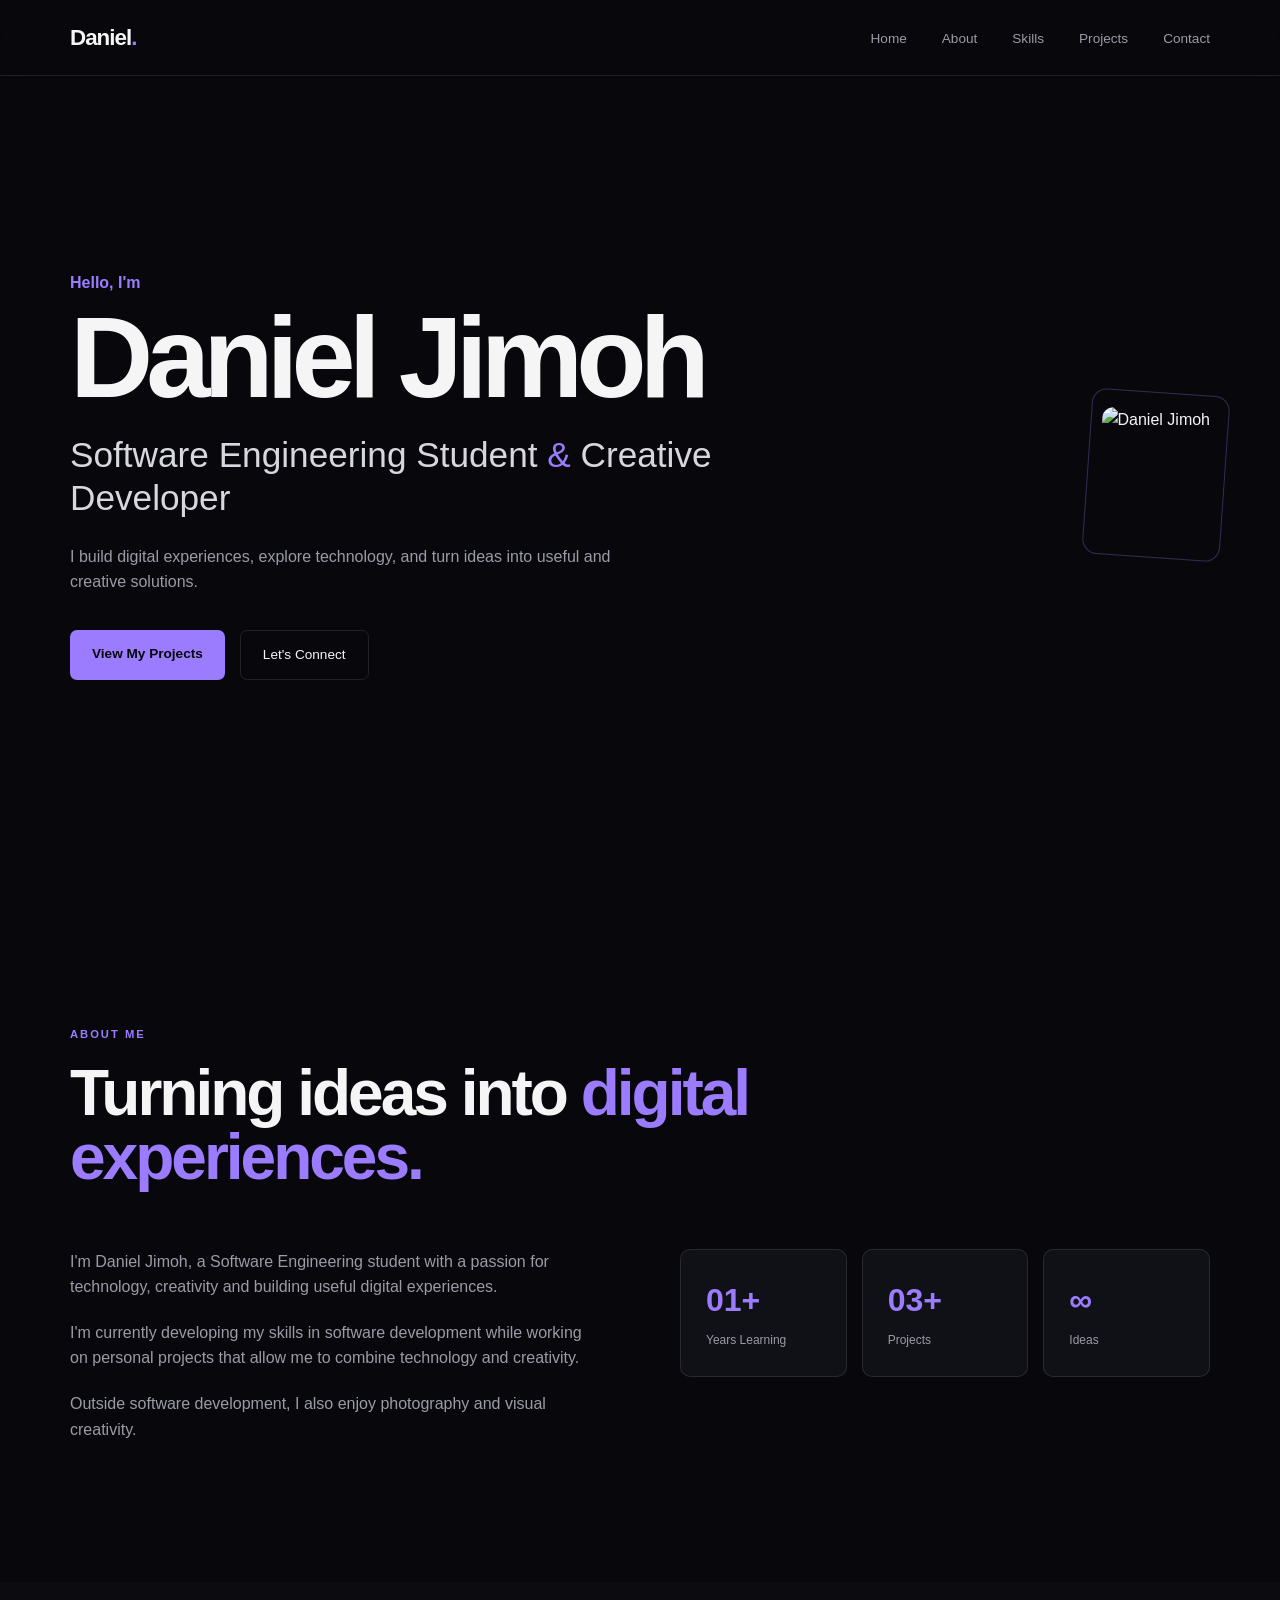
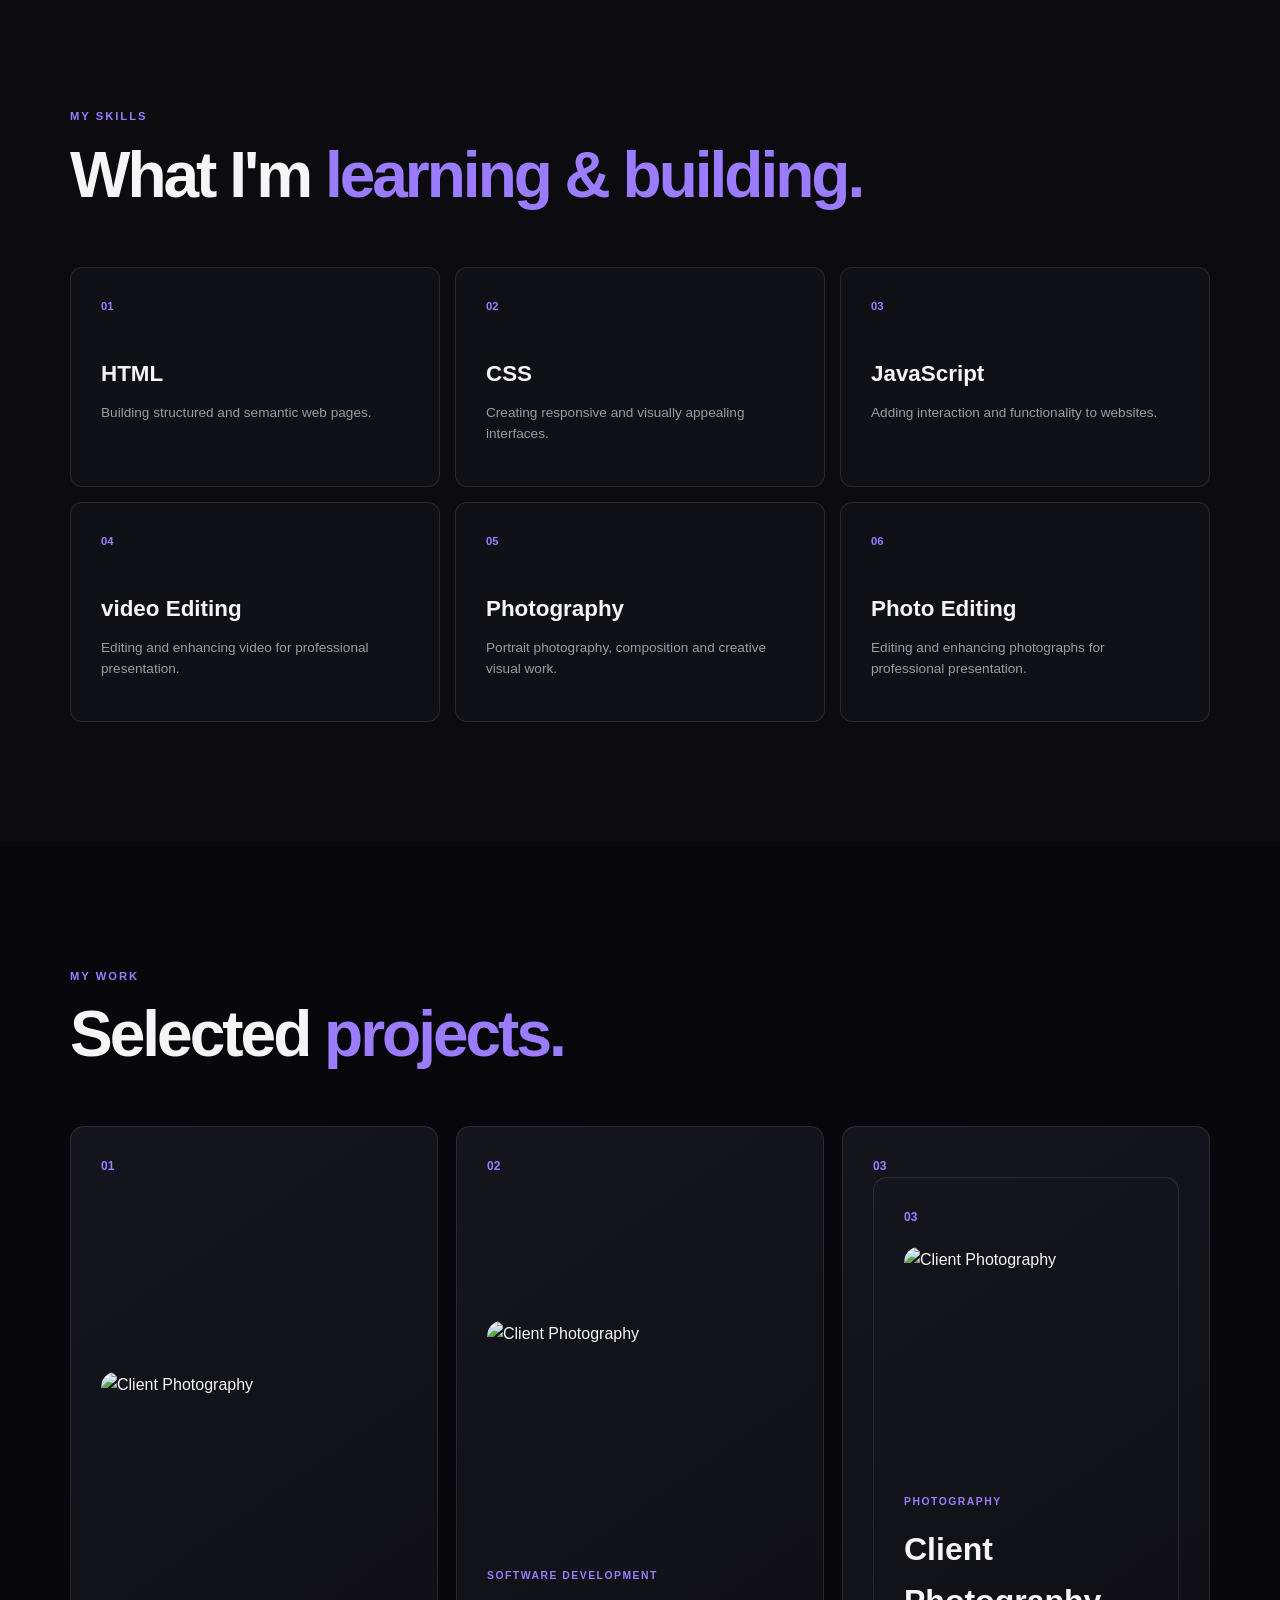
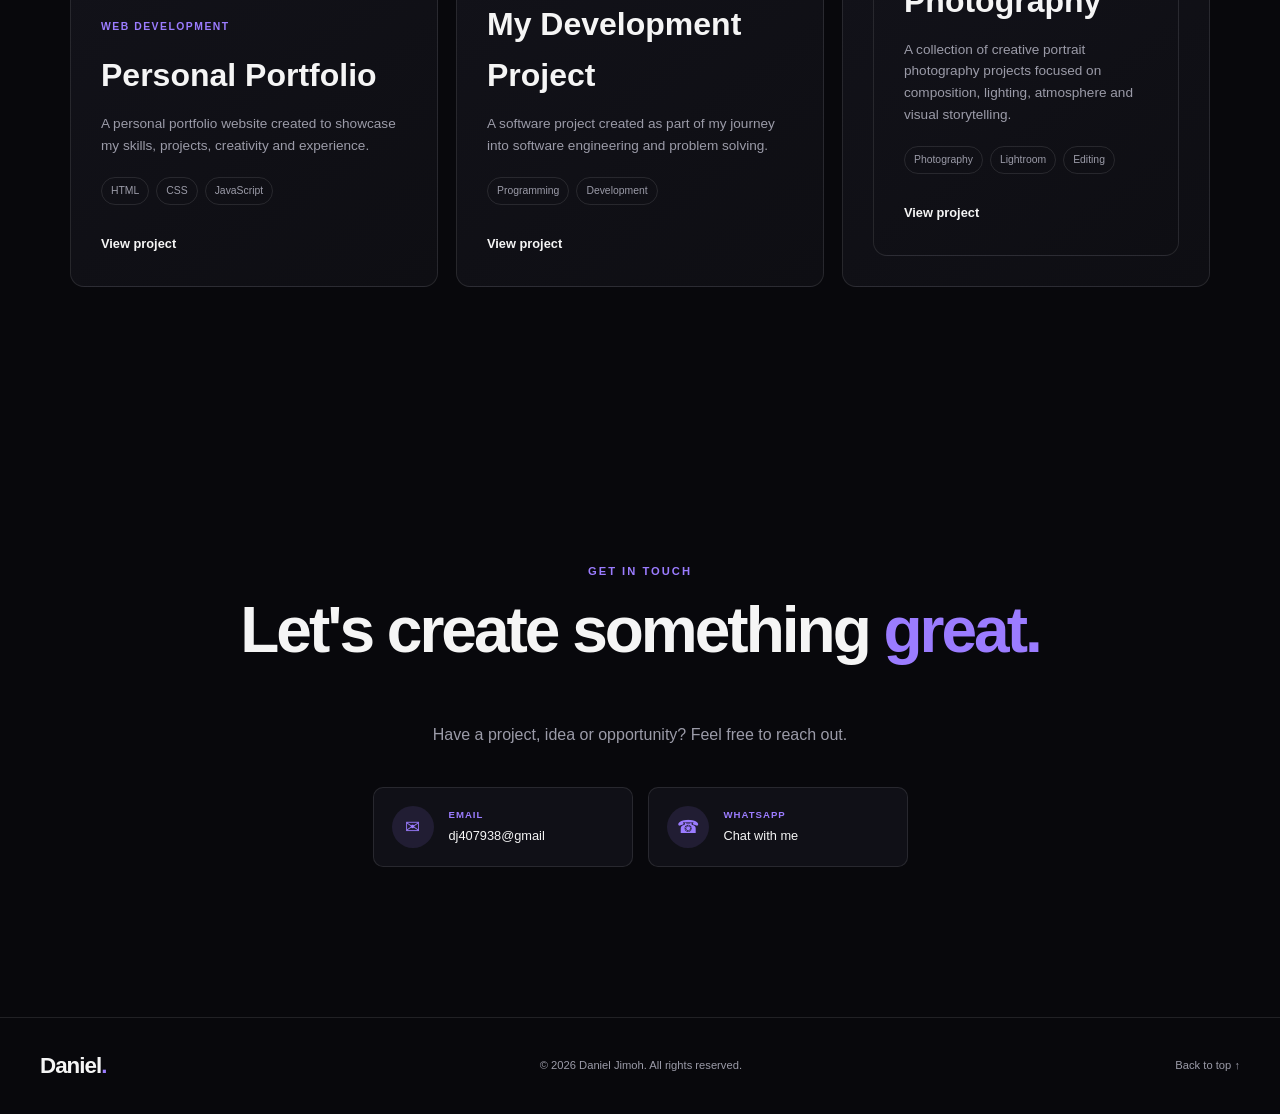
==== index.html @ 5be8fe1a "Initial commit" ====
<!DOCTYPE html>
<html lang="en">

<head>

    <meta charset="UTF-8">

    <meta
        name="viewport"
        content="width=device-width, initial-scale=1.0"
    >

    <meta
        name="description"
        content="Daniel Jimoh - Software Engineering Student, Creative Developer and Photographer."
    >

    <title>Daniel Jimoh | Software Engineering Student</title>

    <link rel="stylesheet" href="index.css">

</head>


<body>


<!-- =====================================================
     NAVIGATION
===================================================== -->

<header class="header">

    <nav class="navbar">

        <a href="#home" class="logo">
            Daniel<span>.</span>
        </a>


        <button class="menu-toggle" id="menuToggle">
            ☰
        </button>


        <ul class="nav-links" id="navLinks">

            <li>
                <a href="#home">Home</a>
            </li>

            <li>
                <a href="#about">About</a>
            </li>

            <li>
                <a href="#skills">Skills</a>
            </li>

            <li>
                <a href="#projects">Projects</a>
            </li>

            <li>
                <a href="#contact">Contact</a>
            </li>

        </ul>

    </nav>

</header>



<!-- =====================================================
     MAIN
===================================================== -->

<main>


<!-- =====================================================
     HOME
===================================================== -->

<section id="home" class="hero">

    <div class="hero-content">

        <p class="small-text">
            Hello, I'm
        </p>


        <h1>
            Daniel Jimoh
        </h1>


        <h2>
            Software Engineering Student
            <span>&</span>
            Creative Developer
        </h2>


        <p class="hero-description">

            I build digital experiences, explore technology,
            and turn ideas into useful and creative solutions.

        </p>


        <div class="hero-actions">

            <a
                href="#projects"
                class="btn btn-primary"
            >
                View My Projects
            </a>


            <a
                href="#contact"
                class="btn btn-secondary"
            >
                Let's Connect
            </a>

        </div>

    </div>


    <div class="hero-image">

        <img
            src="images/profile.jpg"
            alt="Daniel Jimoh"
        >

    </div>

</section>



<!-- =====================================================
     ABOUT
===================================================== -->

<section id="about" class="section">

    <div class="section-heading">

        <span>
            ABOUT ME
        </span>

        <h2>
            Turning ideas into
            <em>digital experiences.</em>
        </h2>

    </div>


    <div class="about-content">

        <div class="about-text">

            <p>

                I'm Daniel Jimoh, a Software Engineering student
                with a passion for technology, creativity and
                building useful digital experiences.

            </p>


            <p>

                I'm currently developing my skills in software
                development while working on personal projects
                that allow me to combine technology and creativity.

            </p>


            <p>

                Outside software development, I also enjoy
                photography and visual creativity.

            </p>

        </div>


        <div class="about-stats">

            <div class="stat">

                <strong>
                    01+
                </strong>

                <span>
                    Years Learning
                </span>

            </div>


            <div class="stat">

                <strong>
                    03+
                </strong>

                <span>
                    Projects
                </span>

            </div>


            <div class="stat">

                <strong>
                    ∞
                </strong>

                <span>
                    Ideas
                </span>

            </div>

        </div>

    </div>

</section>



<!-- =====================================================
     SKILLS
===================================================== -->

<section id="skills" class="section skills-section">

    <div class="section-heading">

        <span>
            MY SKILLS
        </span>

        <h2>
            What I'm
            <em>learning & building.</em>
        </h2>

    </div>


    <div class="skills-grid">


        <div class="skill-card">

            <div class="skill-number">
                01
            </div>

            <h3>
                HTML
            </h3>

            <p>
                Building structured and semantic web pages.
            </p>

        </div>



        <div class="skill-card">

            <div class="skill-number">
                02
            </div>

            <h3>
                CSS
            </h3>

            <p>
                Creating responsive and visually appealing
                interfaces.
            </p>

        </div>



        <div class="skill-card">

            <div class="skill-number">
                03
            </div>

            <h3>
                JavaScript
            </h3>

            <p>
                Adding interaction and functionality to websites.
            </p>

        </div>



        <div class="skill-card">

            <div class="skill-number">
                04
            </div>

            <h3>
                video Editing
            </h3>

            <p>
                Editing and enhancing video for
                professional presentation.
            </p>

        </div>



        <div class="skill-card">

            <div class="skill-number">
                05
            </div>

            <h3>
                Photography
            </h3>

            <p>
                Portrait photography, composition and
                creative visual work.
            </p>

        </div>



        <div class="skill-card">

            <div class="skill-number">
                06
            </div>

            <h3>
                Photo Editing
            </h3>

            <p>
                Editing and enhancing photographs for
                professional presentation.
            </p>

        </div>

    </div>

</section>



<!-- =====================================================
     PROJECTS
===================================================== -->

<section id="projects" class="section">

    <div class="section-heading">

        <span>
            MY WORK
        </span>

        <h2>
            Selected
            <em>projects.</em>
        </h2>

    </div>


    <div class="projects-grid">


        <!-- PROJECT 1 -->

        <article class="project-card">

            <div class="project-number">
                01
            </div>


            <div class="project-content">
                 <img 
            src="images/mi.jpg" 
            alt="Client Photography"
            class="project-preview-image"
        >

                <span class="project-type">
                    WEB DEVELOPMENT
                </span>


                <h3>
                    Personal Portfolio
                </h3>


                <p>

                    A personal portfolio website created to
                    showcase my skills, projects, creativity
                    and experience.

                </p>


                <div class="project-tags">

                    <span>HTML</span>
                    <span>CSS</span>
                    <span>JavaScript</span>

                </div>


                <a
                    href="index.html"
                    class="project-link"
                >
                    View project 
                </a>

            </div>

        </article>



        <!-- PROJECT 2 -->

        <article class="project-card">

            <div class="project-number">
                02
            </div>


            <div class="project-content">
                 <img 
            src="images/ki.jpg" 
            alt="Client Photography"
            class="project-preview-image"
        >

                <span class="project-type">
                    SOFTWARE DEVELOPMENT
                </span>


                <h3>
                    My Development Project
                </h3>


                <p>

                    A software project created as part of my
                    journey into software engineering and
                    problem solving.

                </p>


                <div class="project-tags">

                    <span>Programming</span>
                    <span>Development</span>

                </div>


                <a
                    href="#"
                    class="project-link"
                >
                    View project 
                </a>

            </div>

        </article>



        <!-- PROJECT 3 -->

        <div class="project-card">

    <span class="project-number">03</span>

<article class="project-card">

    <div class="project-number">
        03
    </div>

    <div class="project-content">

        <img 
            src="images/photography.jpg" 
            alt="Client Photography"
            class="project-preview-image"
        >

        <span class="project-type">
            PHOTOGRAPHY
        </span>

        <h3>
            Client Photography
        </h3>

        <p>
            A collection of creative portrait photography projects
            focused on composition, lighting, atmosphere and
            visual storytelling.
        </p>

        <div class="project-tags">

            <span>Photography</span>
            <span>Lightroom</span>
            <span>Editing</span>

        </div>

        <a
            href="photo.html"
            class="project-link"
            data-project="project3"
        >
            View project 
        </a>

    </div>

                </a>

            </div>

        </article>

    </div>

</section>



<!-- =====================================================
     CONTACT
===================================================== -->

<section id="contact" class="section contact-section">

    <div class="contact-content">

        <div class="section-heading">

            <span>
                GET IN TOUCH
            </span>

            <h2>
                Let's create something
                <em>great.</em>
            </h2>

        </div>


        <p class="contact-description">

            Have a project, idea or opportunity?
            Feel free to reach out.

        </p>


        <div class="contact-links">


            <!-- EMAIL -->

            <a
                href="mailto:dj407938@gmail.com"
                class="contact-card"
            >

                <span class="contact-icon">
                    ✉
                </span>


                <div>

                    <small>
                        EMAIL
                    </small>

                    <strong>
                        dj407938@gmail
                    </strong>

                </div>

            </a>



            <!-- WHATSAPP -->

            <a
                href="https://wa.me/2348160795942"
                target="_blank"
                rel="noopener noreferrer"
                class="contact-card"
            >

                <span class="contact-icon">
                    ☎
                </span>


                <div>

                    <small>
                        WHATSAPP
                    </small>

                    <strong>
                        Chat with me
                    </strong>

                </div>

            </a>

        </div>

    </div>

</section>


</main>



<!-- =====================================================
     PHOTOGRAPHY PROJECT POPUP
===================================================== -->

<div
    class="project-modal"
    id="projectModal"
>


    <!-- Background -->

    <div
        class="project-modal-overlay"
        id="modalOverlay"
    ></div>



    <!-- Popup -->

    <div class="project-modal-content">


        <!-- Close button -->

        <button
            class="modal-close"
            id="modalClose"
            aria-label="Close project"
        >
            ×
        </button>



        <!-- Main image -->

        <div class="modal-main-image">

            <img
                id="modalProjectImage"
                src="images/client-photo-01.jpg"
                alt="Client photography"
            >

        </div>



        <!-- Information -->

        <div class="modal-info">


            <span class="modal-type">
                PHOTOGRAPHY
            </span>


            <h2>
                Client Photography
            </h2>


            <p>

                A collection of creative portrait photography
                projects focused on composition, lighting,
                atmosphere and visual storytelling.

                Each shoot allowed me to experiment with
                different environments, poses, perspectives
                and editing styles.

            </p>



            <!-- DETAILS -->

            <div class="modal-details">


                <div>

                    <span>
                        ROLE
                    </span>

                    <strong>
                        Photographer & Editor
                    </strong>

                </div>


                <div>

                    <span>
                        TOOLS
                    </span>

                    <strong>
                        Camera · Lightroom · Photoshop
                    </strong>

                </div>


                <div>

                    <span>
                        TYPE
                    </span>

                    <strong>
                        Client Photography
                    </strong>

                </div>


                <div>

                    <span>
                        YEAR
                    </span>

                    <strong>
                        2026
                    </strong>

                </div>

            </div>



            <!-- PHOTO GALLERY -->

            <h3 class="gallery-title">
                Selected Photos
            </h3>


            <div class="modal-gallery">


                <a
                    href="images/client-photo-01.jpg"
                    target="_blank"
                    rel="noopener noreferrer"
                >

                    <img
                        src="images/client-photo-01.jpg"
                        alt="Client photography"
                    >

                </a>


                <a
                    href="images/client-photo-02.jpg"
                    target="_blank"
                    rel="noopener noreferrer"
                >

                    <img
                        src="images/client-photo-05.jpg"
                        alt="Client photography"
                    >

                </a>


                <a
                    href="images/client-photo-03.jpg"
                    target="_blank"
                    rel="noopener noreferrer"
                >

                    <img
                        src="images/client-photo-03.jpg"
                        alt="Client photography"
                    >

                </a>


                <a
                    href="images/client-photo-04.jpg"
                    target="_blank"
                    rel="noopener noreferrer"
                >

                    <img
                        src="images/client-photo-04.jpg"
                        alt="Client photography"
                    >

                </a>
                <img src="images/client-photo-06.jpg" alt="Client Photography">
<img src="images/client-photo-07.jpg" alt="Client Photography">

            </div>


        </div>

    </div>

</div>



<!-- =====================================================
     FOOTER
===================================================== -->

<footer class="footer">

    <div class="footer-content">

        <a
            href="#home"
            class="logo"
        >
            Daniel<span>.</span>
        </a>


        <p>
            © 2026 Daniel Jimoh. All rights reserved.
        </p>


        <a href="#home">
            Back to top ↑
        </a>

    </div>

</footer>



<script src="script.js"></script>

</body>

</html>
---- index.css ----
/* =====================================================
   GLOBAL
===================================================== */

* {
    margin: 0;
    padding: 0;
    box-sizing: border-box;
}


html {
    scroll-behavior: smooth;
}


body {
    font-family: Arial, Helvetica, sans-serif;

    background: #08080c;

    color: #f5f5f5;

    line-height: 1.6;

    overflow-x: hidden;
}


:root {

    --background: #08080c;

    --surface:#101017; 

    --surface-light: #171720;

    --text: #f5f5f5;

    --muted: #9b9ba8;

    --accent: #9b7cff;

    --accent-light: #bba8ff;

    --border: rgba(255, 255, 255, 0.1);

    --container: 1200px;

}


/* =====================================================
   GENERAL
===================================================== */

a {
    color: inherit;

    text-decoration: none;
}


button {
    font-family: inherit;
}


.section {
    max-width: var(--container);

    margin: auto;

    padding: 120px 30px;
}


.section-heading {
    margin-bottom: 60px;

    max-width: 800px;
}


.section-heading > span {
    color: var(--accent);

    font-size: 0.7rem;

    font-weight: bold;

    letter-spacing: 2px;
}


.section-heading h2 {
    margin-top: 15px;

    font-size: clamp(2.5rem, 5vw, 4.5rem);

    line-height: 1;

    letter-spacing: -3px;
}


.section-heading em {
    color: var(--accent);

    font-style: normal;
}



/* =====================================================
   HEADER
===================================================== */

.header {
    position: fixed;

    top: 0;

    left: 0;

    width: 100%;

    z-index: 1000;

    background: rgba(8, 8, 12, 0.75);

    backdrop-filter: blur(15px);

    border-bottom: 1px solid var(--border);
}


.navbar {
    max-width: var(--container);

    margin: auto;

    height: 75px;

    padding: 0 30px;

    display: flex;

    align-items: center;

    justify-content: space-between;
}


.logo {
    font-size: 1.4rem;

    font-weight: 800;

    letter-spacing: -1px;
}


.logo span {
    color: var(--accent);
}


.nav-links {
    display: flex;

    align-items: center;

    gap: 35px;

    list-style: none;
}


.nav-links a {
    color: var(--muted);

    font-size: 0.85rem;

    transition: 0.3s;
}


.nav-links a:hover {
    color: var(--text);
}


.menu-toggle {
    display: none;

    border: none;

    background: none;

    color: white;

    font-size: 1.7rem;

    cursor: pointer;
}



/* =====================================================
   HERO
===================================================== */

.hero {
    min-height: 100vh;

    max-width: var(--container);

    margin: auto;

    padding: 150px 30px 100px;

    display: grid;

    grid-template-columns: 1.2fr 0.8fr;

    align-items: center;

    gap: 70px;
}


.hero-content {
    max-width: 700px;
}


.small-text {
    color: var(--accent);

    font-weight: 600;

    margin-bottom: 10px;
}


.hero h1 {
    font-size: clamp(4rem, 9vw, 7.5rem);

    line-height: 0.9;

    letter-spacing: -7px;

    margin-bottom: 25px;
}


.hero h2 {
    font-size: clamp(1.3rem, 3vw, 2.2rem);

    color: #d7d7df;

    font-weight: 500;

    line-height: 1.2;
}


.hero h2 span {
    color: var(--accent);
}


.hero-description {
    color: var(--muted);

    max-width: 600px;

    margin: 25px 0 35px;

    font-size: 1rem;
}


.hero-actions {
    display: flex;

    gap: 15px;

    flex-wrap: wrap;
}


.btn {
    padding: 13px 22px;

    border-radius: 7px;

    font-size: 0.85rem;

    transition: 0.3s;
}


.btn-primary {
    background: var(--accent);

    color: #08080c;

    font-weight: 700;
}


.btn-primary:hover {
    transform: translateY(-3px);

    background: var(--accent-light);
}


.btn-secondary {
    border: 1px solid var(--border);

    color: var(--text);
}


.btn-secondary:hover {
    border-color: var(--accent);

    transform: translateY(-3px);
}


.hero-image {
    position: relative;

    max-width: 430px;

    margin-left: auto;
}


.hero-image::before {
    content: "";

    position: absolute;

    inset: -15px;

    border: 1px solid var(--accent);

    border-radius: 15px;

    opacity: 0.3;

    transform: rotate(4deg);
}


.hero-image img {
    position: relative;

    width: 100%;

    aspect-ratio: 4 / 5;

    object-fit: cover;

    border-radius: 12px;

    display: block;
}



/* =====================================================
   ABOUT
===================================================== */

.about-content {
    display: grid;

    grid-template-columns: 1fr 1fr;

    gap: 80px;

    align-items: start;
}


.about-text p {
    color: var(--muted);

    margin-bottom: 20px;

    font-size: 1rem;
}


.about-stats {
    display: grid;

    grid-template-columns: repeat(3, 1fr);

    gap: 15px;
}


.stat {
    padding: 25px;

    background: var(--surface);

    border: 1px solid var(--border);

    border-radius: 10px;
}


.stat strong {
    display: block;

    font-size: 2rem;

    color: var(--accent);
}


.stat span {
    color: var(--muted);

    font-size: 0.75rem;
}



/* =====================================================
   SKILLS
===================================================== */

.skills-section {
    max-width: none;

    padding-left: max(30px, calc((100% - var(--container)) / 2 + 30px));

    padding-right: max(30px, calc((100% - var(--container)) / 2 + 30px));

    background: #0b0b10;
}


.skills-grid {
    display: grid;

    grid-template-columns: repeat(3, 1fr);

    gap: 15px;
}


.skill-card {
    padding: 30px;

    min-height: 220px;

    background: var(--surface);

    border: 1px solid var(--border);

    border-radius: 12px;

    transition: 0.3s;
}


.skill-card:hover {
    transform: translateY(-7px);

    border-color: rgba(155, 124, 255, 0.5);
}


.skill-number {
    color: var(--accent);

    font-size: 0.7rem;

    font-weight: bold;

    margin-bottom: 40px;
}


.skill-card h3 {
    font-size: 1.4rem;

    margin-bottom: 10px;
}


.skill-card p {
    color: var(--muted);

    font-size: 0.85rem;
}



/* =====================================================
   PROJECTS
===================================================== */

.projects-grid {
    display: grid;

    grid-template-columns: repeat(3, 1fr);

    gap: 18px;
}


.project-card {
    min-height: 500px;

    padding: 30px;

    display: flex;

    flex-direction: column;

    justify-content: space-between;

    background: linear-gradient(
        145deg,
        #15151e,
        #0e0e13
    );

    border: 1px solid var(--border);

    border-radius: 14px;

    transition: 0.4s;
}


.project-card:hover {
    transform: translateY(-8px);

    border-color: rgba(155, 124, 255, 0.5);
}


.project-number {
    color: var(--accent);

    font-size: 0.75rem;

    font-weight: bold;
}


.project-content {
    margin-top: auto;
}


.project-type {
    color: var(--accent);

    font-size: 0.65rem;

    font-weight: bold;

    letter-spacing: 1.5px;
}


.project-card h3 {
    font-size: 2rem;

    margin: 12px 0;
}


.project-card p {
    color: var(--muted);

    font-size: 0.85rem;

    margin-bottom: 20px;
}


.project-tags {
    display: flex;

    gap: 7px;

    flex-wrap: wrap;

    margin-bottom: 25px;
}


.project-tags span {
    padding: 5px 9px;

    border: 1px solid var(--border);

    border-radius: 20px;

    color: var(--muted);

    font-size: 0.65rem;
}


.project-link {
    display: inline-block;

    color: var(--text);

    font-size: 0.8rem;

    font-weight: bold;

    transition: 0.3s;

    cursor: pointer;
}


.project-link:hover {
    color: var(--accent);

    transform: translateX(5px);
}



/* =====================================================
   CONTACT
===================================================== */

.contact-section {
    text-align: center;

    padding-top: 150px;

    padding-bottom: 150px;
}


.contact-content {
    max-width: 850px;

    margin: auto;
}


.contact-section .section-heading {
    margin-left: auto;

    margin-right: auto;
}


.contact-description {
    color: var(--muted);

    margin-bottom: 40px;
}


.contact-links {
    display: flex;

    justify-content: center;

    gap: 15px;

    flex-wrap: wrap;
}


.contact-card {
    min-width: 260px;

    padding: 18px;

    display: flex;

    align-items: center;

    gap: 15px;

    text-align: left;

    background: var(--surface);

    border: 1px solid var(--border);

    border-radius: 10px;

    transition: 0.3s;
}


.contact-card:hover {
    transform: translateY(-5px);

    border-color: var(--accent);
}


.contact-icon {
    width: 42px;

    height: 42px;

    display: grid;

    place-items: center;

    border-radius: 50%;

    background: rgba(155, 124, 255, 0.12);

    color: var(--accent);

    font-size: 1.1rem;
}


.contact-card small {
    display: block;

    color: var(--accent);

    font-size: 0.6rem;

    font-weight: bold;

    letter-spacing: 1px;
}


.contact-card strong {
    font-size: 0.8rem;

    font-weight: 500;
}



/* =====================================================
   PROJECT POPUP
===================================================== */

.project-modal {
    position: fixed;

    inset: 0;

    z-index: 5000;

    display: flex;

    align-items: center;

    justify-content: center;

    padding: 25px;

    opacity: 0;

    visibility: hidden;

    transition:
        opacity 0.3s ease,
        visibility 0.3s ease;
}


.project-modal.active {
    opacity: 1;

    visibility: visible;
}


.project-modal-overlay {
    position: absolute;

    inset: 0;

    background: rgba(0, 0, 0, 0.9);

    backdrop-filter: blur(12px);
}


.project-modal-content {
    position: relative;

    z-index: 2;

    width: min(950px, 100%);

    max-height: 92vh;

    overflow-y: auto;

    background: var(--surface);

    border: 1px solid var(--border);

    border-radius: 15px;

    box-shadow: 0 30px 100px rgba(0, 0, 0, 0.7);

    transform: translateY(30px) scale(0.97);

    transition: transform 0.35s ease;
}


.project-modal.active .project-modal-content {
    transform: translateY(0) scale(1);
}


.modal-close {
    position: absolute;

    top: 15px;

    right: 15px;

    z-index: 10;

    width: 42px;

    height: 42px;

    border: 1px solid rgba(255,255,255,0.2);

    border-radius: 50%;

    background: rgba(0,0,0,0.65);

    color: white;

    font-size: 1.7rem;

    cursor: pointer;

    transition: 0.3s;
}


.modal-close:hover {
    background: var(--accent);

    transform: rotate(90deg);
}


.modal-main-image {
    width: 100%;

    height: 450px;

    background: #050505;

    overflow: hidden;
}


.modal-main-image img {
    width: 100%;

    height: 100%;

    object-fit: cover;

    display: block;
}


.modal-info {
    padding: 40px;
}


.modal-type {
    color: var(--accent);

    font-size: 0.65rem;

    font-weight: bold;

    letter-spacing: 2px;
}


.modal-info h2 {
    margin: 10px 0 15px;

    font-size: clamp(2rem, 5vw, 3.5rem);

    line-height: 1;
}


.modal-info > p {
    max-width: 750px;

    color: var(--muted);

    line-height: 1.8;

    margin-bottom: 30px;
}


.modal-details {
    display: grid;

    grid-template-columns: repeat(2, 1fr);

    gap: 20px;

    padding: 25px 0;

    margin-bottom: 30px;

    border-top: 1px solid var(--border);

    border-bottom: 1px solid var(--border);
}


.modal-details div {
    display: flex;

    flex-direction: column;

    gap: 5px;
}


.modal-details span {
    color: var(--accent);

    font-size: 0.6rem;

    font-weight: bold;

    letter-spacing: 1.5px;
}


.modal-details strong {
    font-size: 0.8rem;

    font-weight: 500;

    color: var(--text);
}


.gallery-title {
    margin-bottom: 15px;

    font-size: 1rem;
}


.modal-gallery {
    display: grid;

    grid-template-columns: repeat(4, 1fr);

    gap: 10px;
}


.modal-gallery a {
    height: 130px;

    display: block;

    overflow: hidden;

    border-radius: 8px;

    border: 1px solid var(--border);
}


.modal-gallery img {
    width: 100%;

    height: 100%;

    object-fit: cover;

    display: block;

    transition: 0.4s;
}


.modal-gallery a:hover img {
    transform: scale(1.08);
}


body.modal-open {
    overflow: hidden;
}



/* =====================================================
   FOOTER
===================================================== */

.footer {
    border-top: 1px solid var(--border);

    padding: 30px;
}


.footer-content {
    max-width: var(--container);

    margin: auto;

    display: flex;

    align-items: center;

    justify-content: space-between;

    gap: 20px;
}


.footer p,
.footer a:last-child {
    color: var(--muted);

    font-size: 0.7rem;
}


.footer a:last-child:hover {
    color: var(--accent);
}



/* =====================================================
   MOBILE
===================================================== */

@media (max-width: 850px) {


    .menu-toggle {
        display: block;
    }


    .nav-links {
        position: absolute;

        top: 75px;

        left: 0;

        width: 100%;

        padding: 25px 30px;

        flex-direction: column;

        align-items: flex-start;

        gap: 20px;

        background: #0b0b10;

        border-bottom: 1px solid var(--border);

        transform: translateY(-150%);

        transition: 0.3s;
    }


    .nav-links.active {
        transform: translateY(0);
    }


    .hero {
        grid-template-columns: 1fr;

        padding-top: 130px;
    }


    .hero-image {
        margin: 30px auto 0;

        max-width: 350px;
    }


    .about-content {
        grid-template-columns: 1fr;

        gap: 40px;
    }


    .skills-grid,
    .projects-grid {
        grid-template-columns: 1fr 1fr;
    }

}


@media (max-width: 600px) {


    .section {
        padding: 90px 20px;
    }


    .hero {
        padding-left: 20px;

        padding-right: 20px;
    }


    .hero h1 {
        font-size: 4rem;

        letter-spacing: -4px;
    }


    .hero h2 {
        font-size: 1.3rem;
    }


    .about-stats {
        grid-template-columns: 1fr;
    }


    .skills-grid,
    .projects-grid {
        grid-template-columns: 1fr;
    }


    .project-card {
        min-height: 420px;
    }


    .contact-links {
        flex-direction: column;
    }


    .contact-card {
        width: 100%;
    }


    /* Popup */

    .project-modal {
        padding: 12px;
    }


    .project-modal-content {
        max-height: 95vh;

        border-radius: 12px;
    }


    .modal-main-image {
        height: 300px;
    }


    .modal-info {
        padding: 25px 20px;
    }


    .modal-details {
        grid-template-columns: 1fr;
    }


    .modal-gallery {
        grid-template-columns: 1fr 1fr;
    }


    .modal-gallery a {
        height: 120px;
    }


    .footer-content {
        flex-direction: column;

        text-align: center;
    }

}

.project-preview-image {
    width: 100%;
    height: 220px;
    object-fit: cover;
    border-radius: 15px;
    display: block;
    margin: 20px 0;
    transition: transform 0.3s ease;
}

.project-preview-image:hover {
    transform: scale(1.02);
}
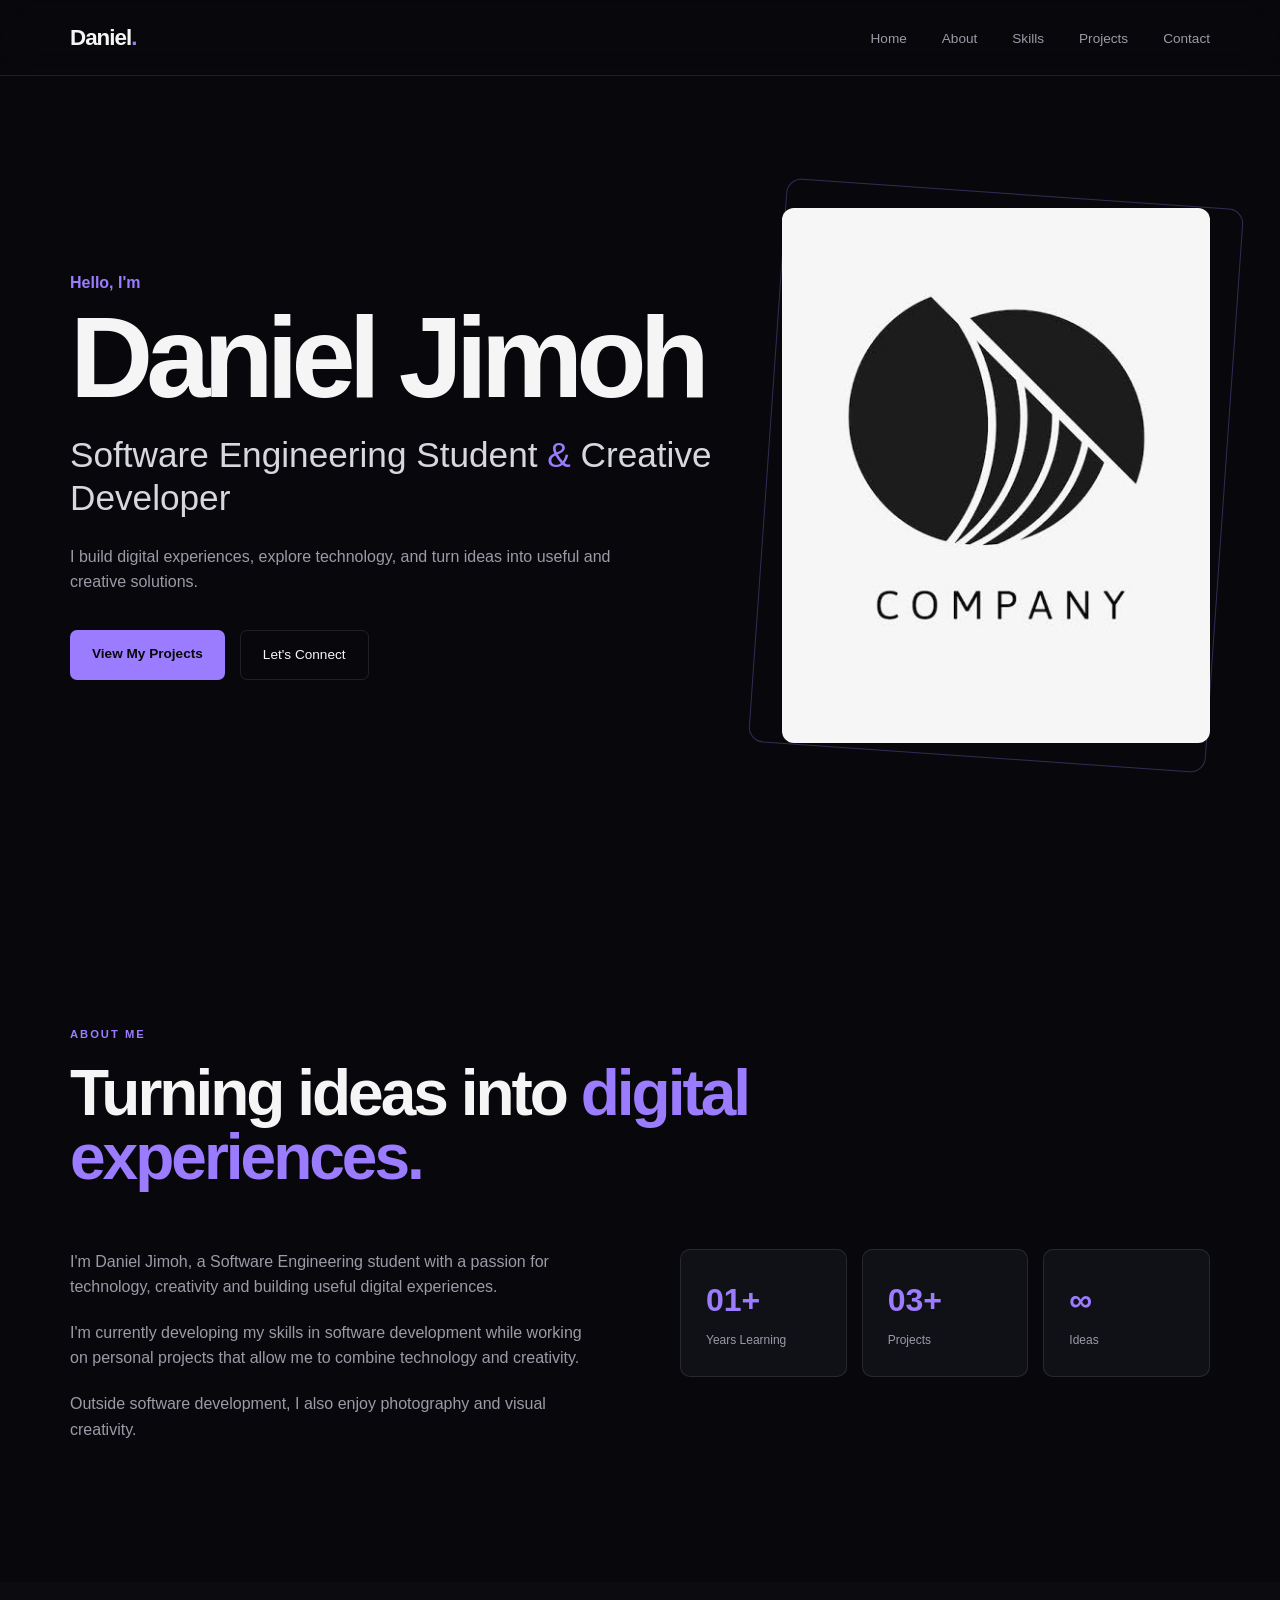
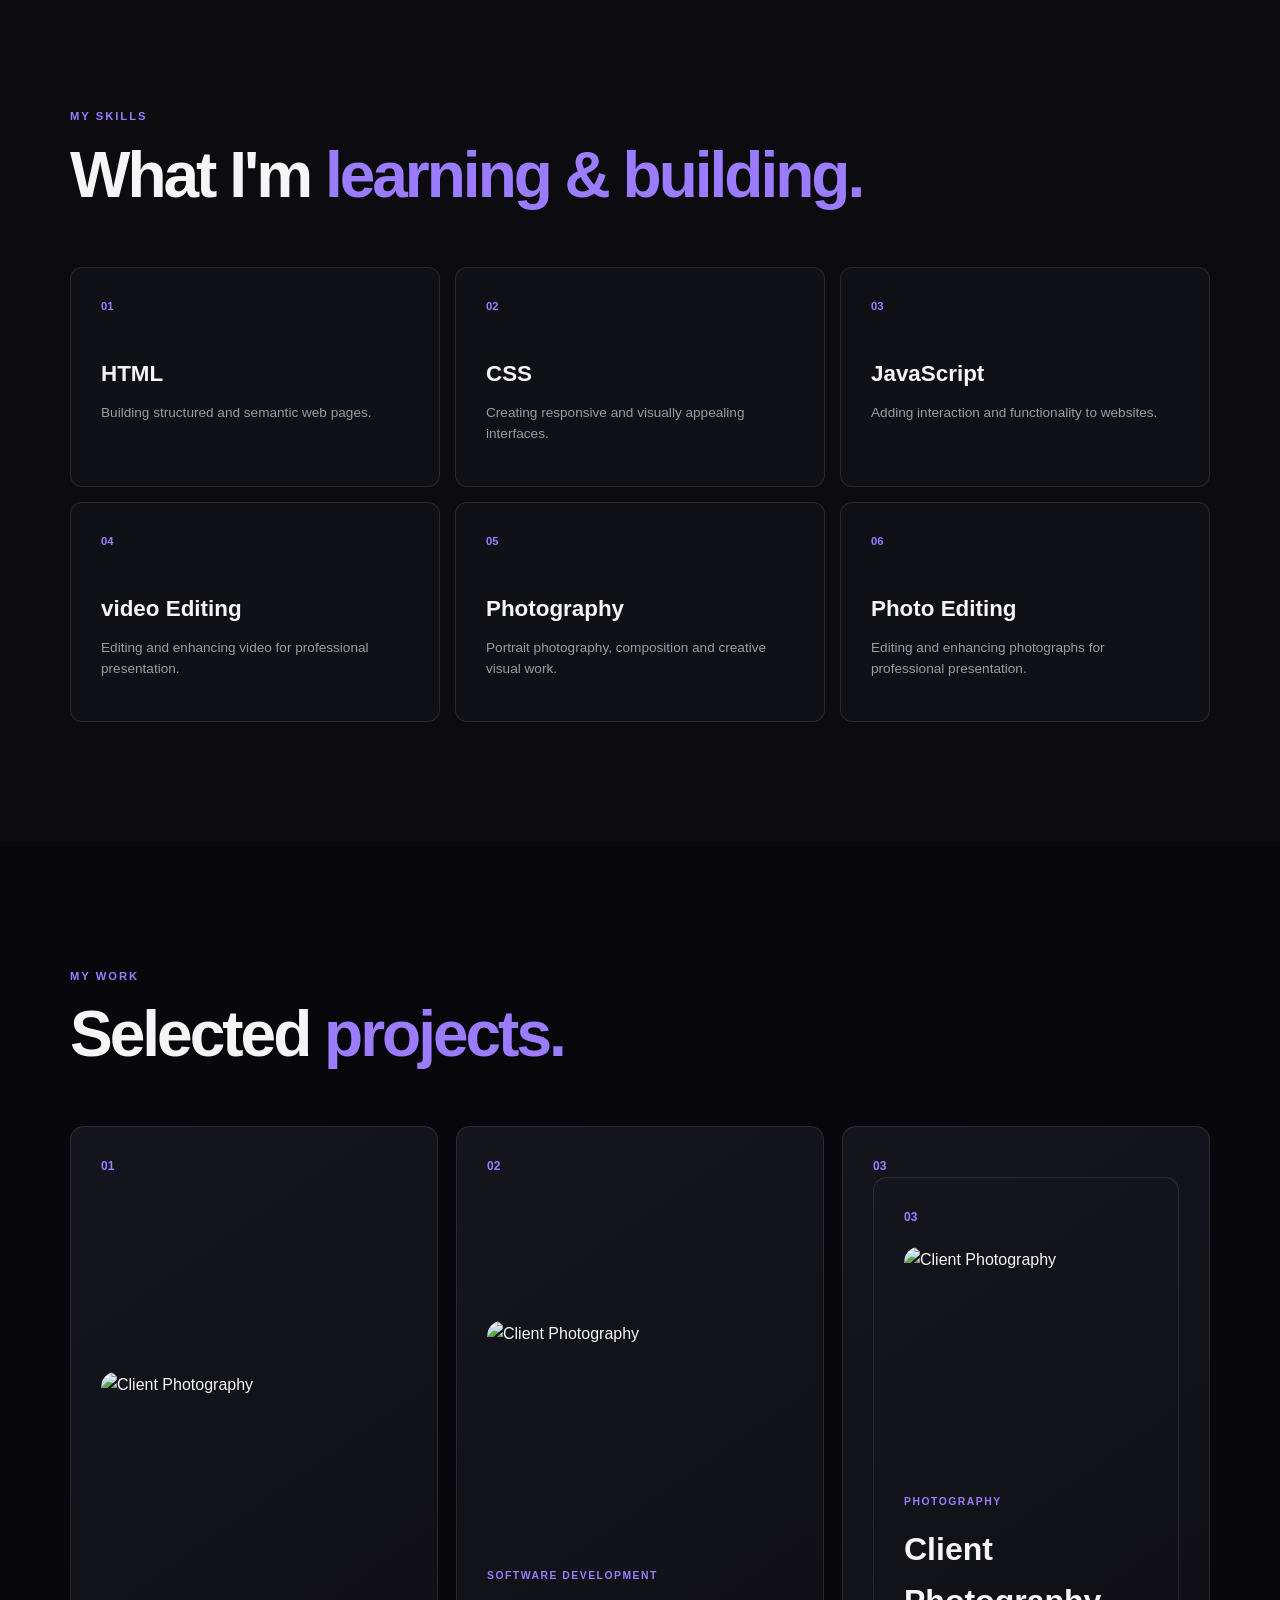
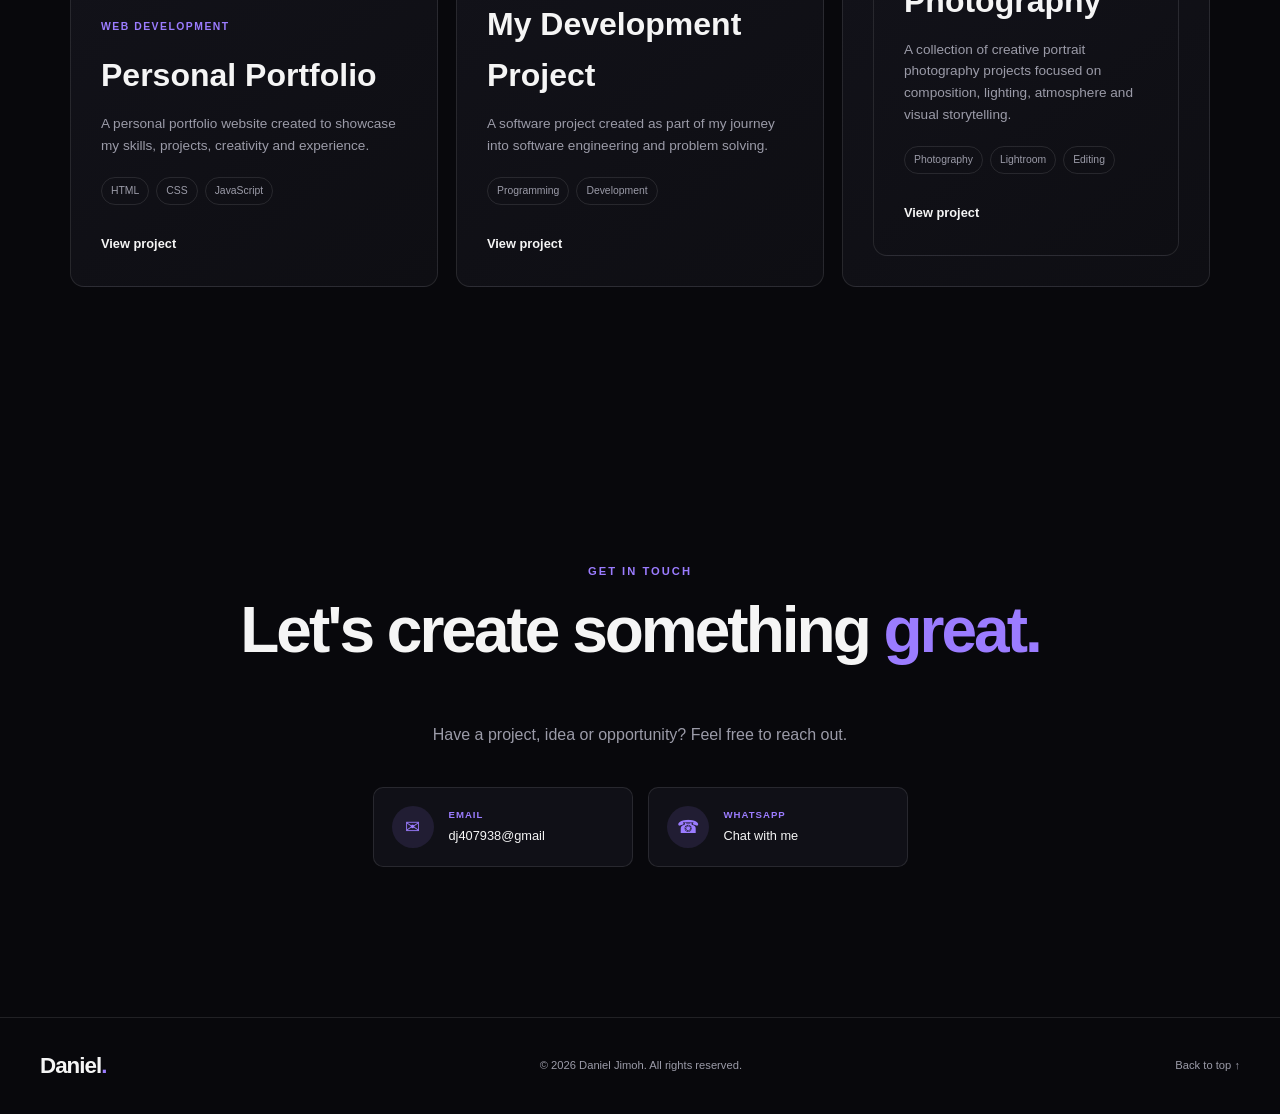
==== commit 2144dd09: "fix the img" ====
--- a/index.html
+++ b/index.html
@@ -138,7 +138,7 @@
     <div class="hero-image">
 
         <img
-            src="images/profile.jpg"
+            src="/Images/profile.jpg"
             alt="Daniel Jimoh"
         >
 
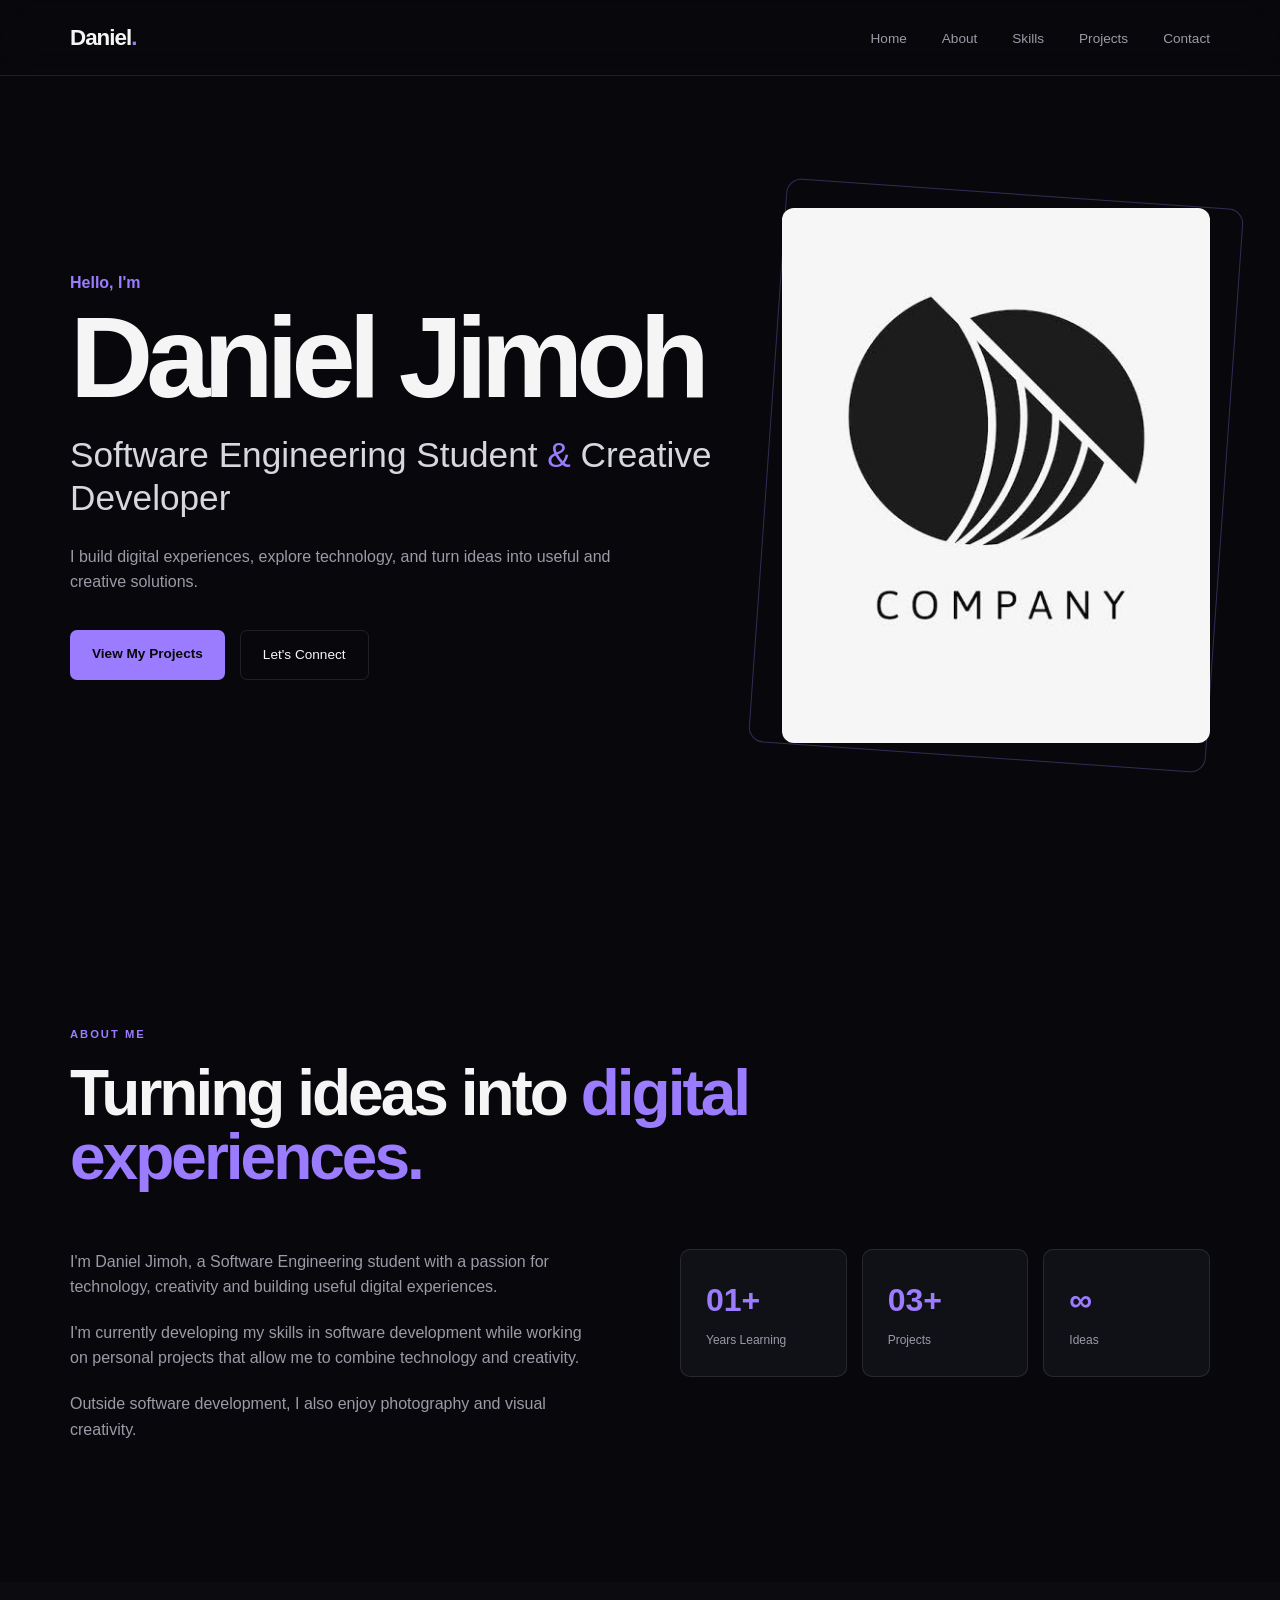
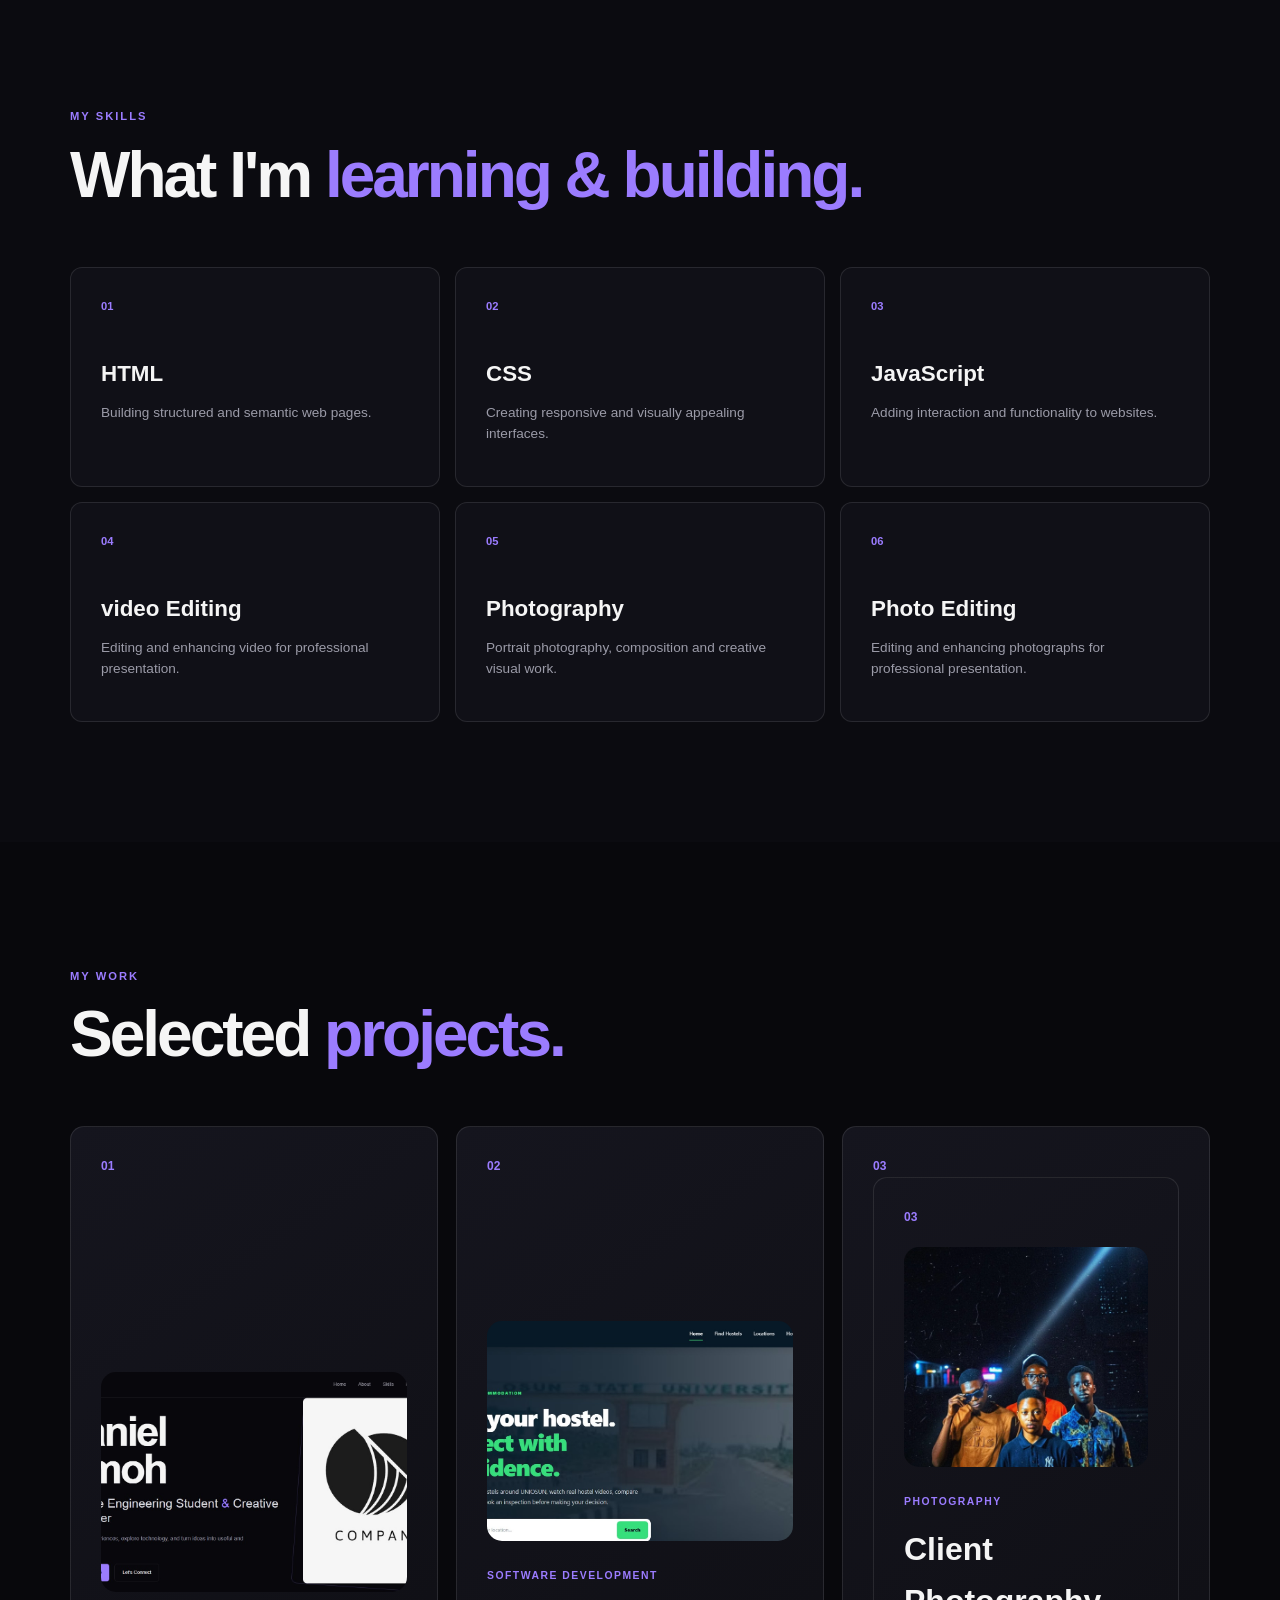
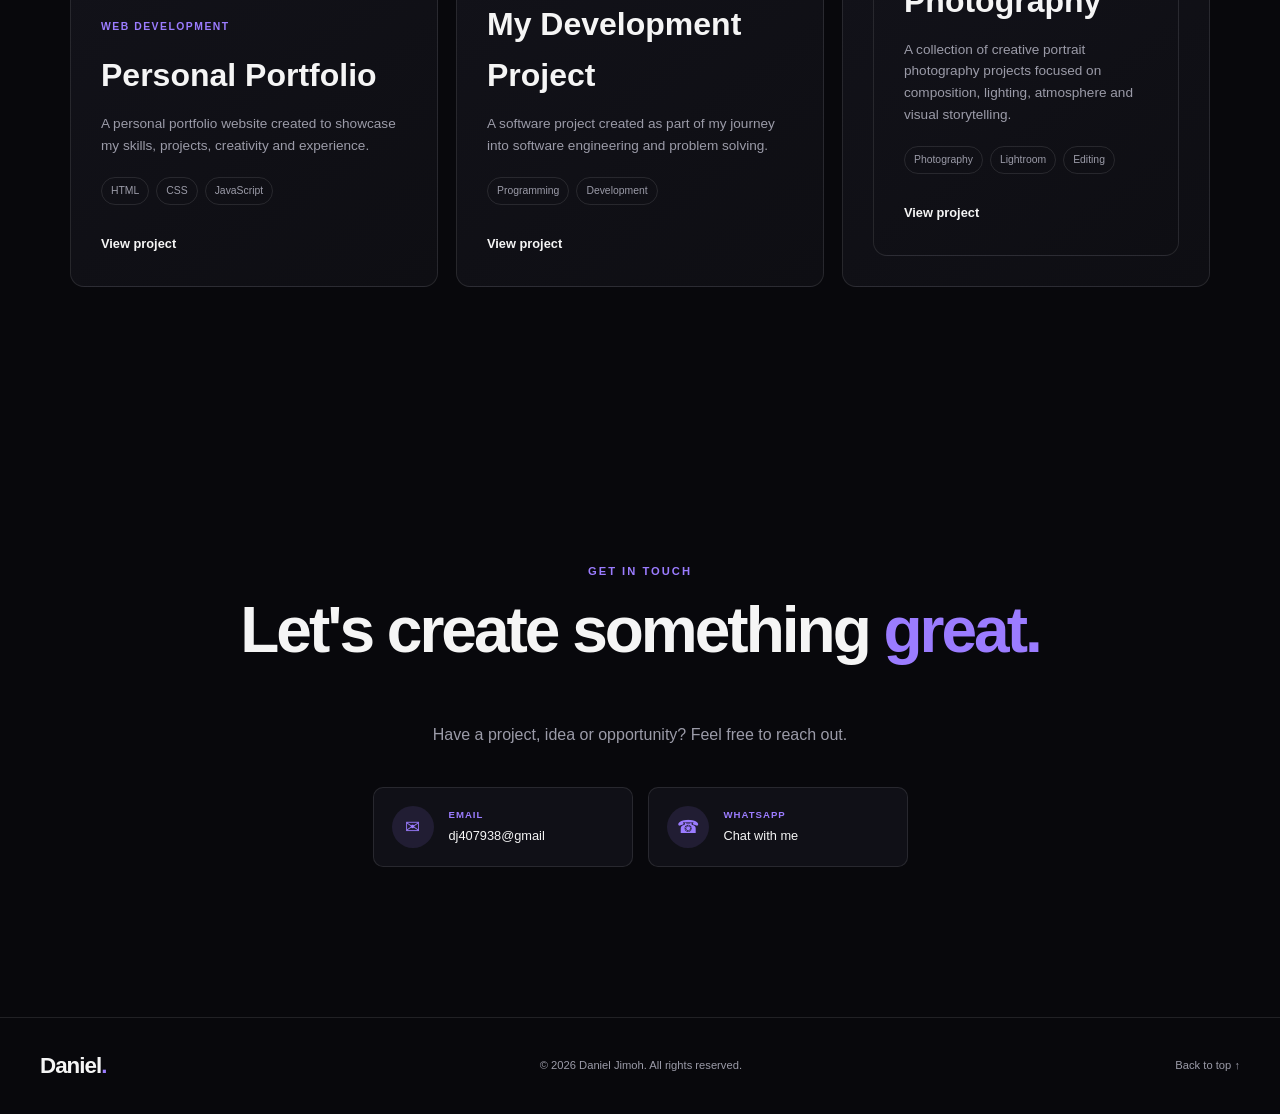
==== commit ecb7757a: "fix img" ====
--- a/index.html
+++ b/index.html
@@ -421,7 +421,7 @@
 
             <div class="project-content">
                  <img 
-            src="images/mi.jpg" 
+            src="/Images/mi.jpg" 
             alt="Client Photography"
             class="project-preview-image"
         >
@@ -478,7 +478,7 @@
 
             <div class="project-content">
                  <img 
-            src="images/ki.jpg" 
+            src="/Images/ki.jpg" 
             alt="Client Photography"
             class="project-preview-image"
         >
@@ -538,7 +538,7 @@
     <div class="project-content">
 
         <img 
-            src="images/photography.jpg" 
+            src="/Images/photography.jpg" 
             alt="Client Photography"
             class="project-preview-image"
         >
